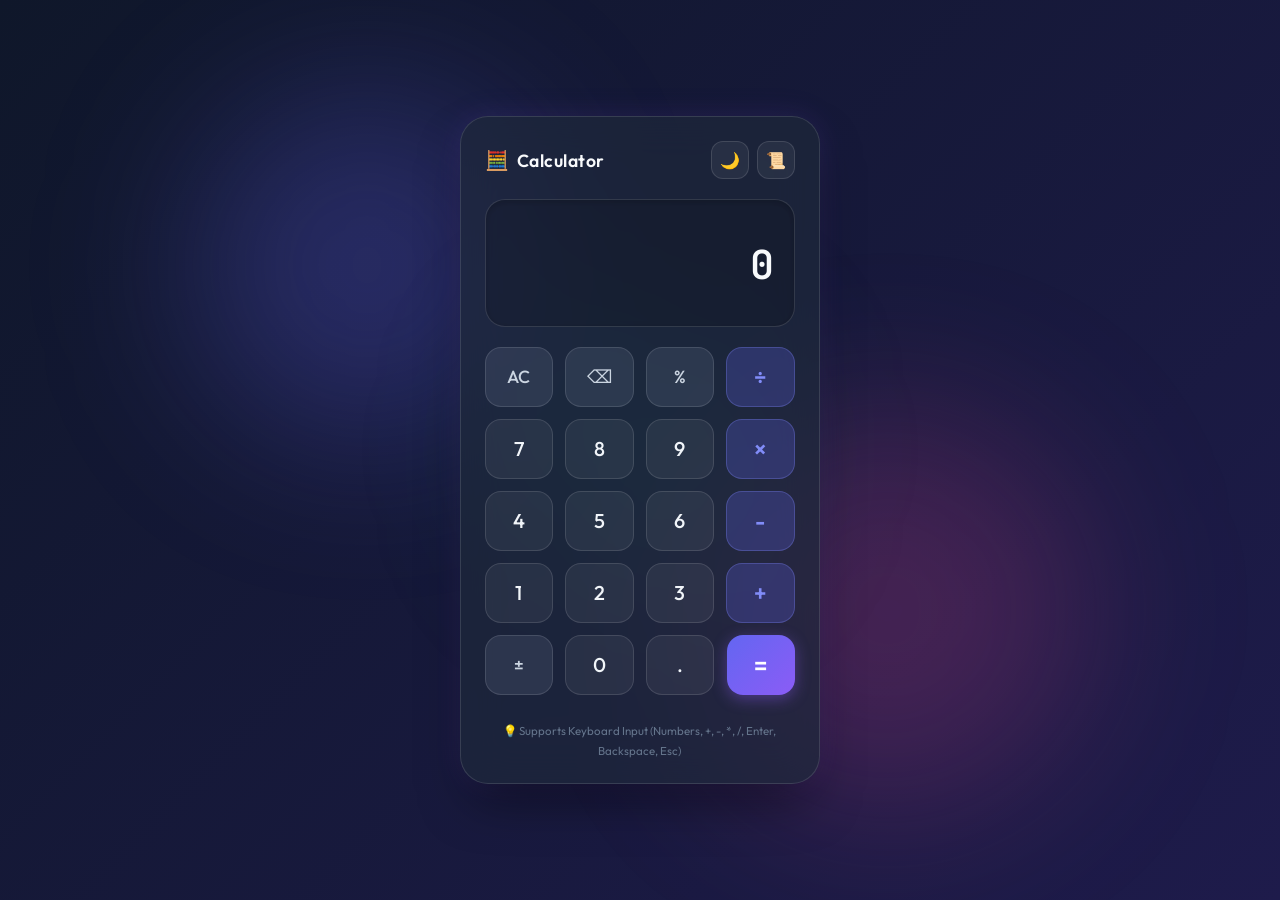
==== index.html @ c6161ef0 "Add files via upload" ====
<!DOCTYPE html>
<html lang="en">
<head>
  <meta charset="UTF-8">
  <meta name="viewport" content="width=device-width, initial-scale=1.0">
  <title>Smart Glassmorphic Calculator</title>
  <meta name="description" content="A modern, aesthetic, real-time basic calculator built with HTML, CSS, and JavaScript featuring keyboard support, expression history, and sleek glassmorphic UI.">
  <link rel="preconnect" href="https://fonts.googleapis.com">
  <link rel="preconnect" href="https://fonts.gstatic.com" crossorigin>
  <link href="https://fonts.googleapis.com/css2?family=Outfit:wght@300;400;500;600;700&family=JetBrains+Mono:wght@400;500;600&display=swap" rel="stylesheet">
  <link rel="stylesheet" href="style.css">
</head>
<body>
  <div class="background-globes">
    <div class="globe globe-1"></div>
    <div class="globe globe-2"></div>
    <div class="globe globe-3"></div>
  </div>

  <main class="app-container">
    <!-- Calculator Card -->
    <div class="calculator-card">
      <!-- Header / Control bar -->
      <header class="calculator-header">
        <div class="app-title">
          <span class="logo-icon">🧮</span>
          <h1>Calculator</h1>
        </div>
        <div class="header-actions">
          <button id="themeToggle" class="icon-btn" title="Toggle Theme" aria-label="Toggle Theme">
            <span class="theme-icon">🌙</span>
          </button>
          <button id="historyToggle" class="icon-btn" title="Toggle History" aria-label="Toggle History">
            <span class="history-icon">📜</span>
          </button>
        </div>
      </header>

      <!-- Display Screen -->
      <section class="display-container" aria-label="Calculator Display">
        <div class="expression-line" id="expressionDisplay" aria-live="polite"></div>
        <div class="main-display" id="mainDisplay" aria-live="polite">0</div>
        <div class="preview-line" id="previewDisplay"></div>
      </section>

      <!-- Keypad -->
      <section class="keypad" aria-label="Calculator Keypad">
        <!-- Row 1 -->
        <button class="btn btn-function" data-action="clear-all" id="btn-AC" title="All Clear (Esc)">AC</button>
        <button class="btn btn-function" data-action="backspace" id="btn-backspace" title="Backspace (Backspace)">⌫</button>
        <button class="btn btn-function" data-action="percent" id="btn-percent" title="Percentage (%)">%</button>
        <button class="btn btn-operator" data-action="operator" data-value="÷" id="btn-divide" title="Divide (/)">÷</button>

        <!-- Row 2 -->
        <button class="btn btn-number" data-value="7" id="btn-7">7</button>
        <button class="btn btn-number" data-value="8" id="btn-8">8</button>
        <button class="btn btn-number" data-value="9" id="btn-9">9</button>
        <button class="btn btn-operator" data-action="operator" data-value="×" id="btn-multiply" title="Multiply (*)">×</button>

        <!-- Row 3 -->
        <button class="btn btn-number" data-value="4" id="btn-4">4</button>
        <button class="btn btn-number" data-value="5" id="btn-5">5</button>
        <button class="btn btn-number" data-value="6" id="btn-6">6</button>
        <button class="btn btn-operator" data-action="operator" data-value="-" id="btn-subtract" title="Subtract (-)">-</button>

        <!-- Row 4 -->
        <button class="btn btn-number" data-value="1" id="btn-1">1</button>
        <button class="btn btn-number" data-value="2" id="btn-2">2</button>
        <button class="btn btn-number" data-value="3" id="btn-3">3</button>
        <button class="btn btn-operator" data-action="operator" data-value="+" id="btn-add" title="Add (+)">+</button>

        <!-- Row 5 -->
        <button class="btn btn-function" data-action="toggle-sign" id="btn-negate" title="Toggle Positive/Negative (±)">±</button>
        <button class="btn btn-number" data-value="0" id="btn-0">0</button>
        <button class="btn btn-number" data-value="." id="btn-decimal">.</button>
        <button class="btn btn-equals" data-action="calculate" id="btn-equals" title="Calculate (= / Enter)">=</button>
      </section>
      
      <!-- Footer Info -->
      <footer class="calculator-footer">
        <span class="kbd-hint">💡 Supports Keyboard Input (Numbers, +, -, *, /, Enter, Backspace, Esc)</span>
      </footer>
    </div>

    <!-- History Panel Side Drawer -->
    <aside class="history-panel" id="historyPanel" aria-label="Calculation History">
      <div class="history-header">
        <h2>Calculation History</h2>
        <button id="closeHistory" class="close-btn" title="Close Panel">&times;</button>
      </div>
      <div class="history-list" id="historyList">
        <p class="no-history">No calculations yet</p>
      </div>
      <div class="history-footer">
        <button id="clearHistoryBtn" class="clear-history-btn">Clear History</button>
      </div>
    </aside>
  </main>

  <script src="script.js"></script>
</body>
</html>
---- style.css ----
:root {
  /* Dark Mode Default Palette */
  --bg-gradient-start: #0f172a;
  --bg-gradient-end: #1e1b4b;
  --card-bg: rgba(30, 41, 59, 0.7);
  --card-border: rgba(255, 255, 255, 0.12);
  --card-shadow: 0 25px 50px -12px rgba(0, 0, 0, 0.5), 0 0 30px rgba(139, 92, 246, 0.15);
  
  --text-primary: #f8fafc;
  --text-secondary: #94a3b8;
  --text-muted: #64748b;
  
  --btn-num-bg: rgba(255, 255, 255, 0.06);
  --btn-num-hover: rgba(255, 255, 255, 0.12);
  --btn-num-active: rgba(255, 255, 255, 0.18);
  --btn-num-text: #f1f5f9;
  
  --btn-func-bg: rgba(148, 163, 184, 0.15);
  --btn-func-hover: rgba(148, 163, 184, 0.25);
  --btn-func-text: #cbd5e1;
  
  --btn-op-bg: rgba(99, 102, 241, 0.25);
  --btn-op-hover: rgba(99, 102, 241, 0.4);
  --btn-op-active: rgba(99, 102, 241, 0.55);
  --btn-op-text: #818cf8;
  --btn-op-border: rgba(129, 140, 248, 0.3);
  
  --btn-eq-bg: linear-gradient(135deg, #6366f1 0%, #8b5cf6 100%);
  --btn-eq-hover: linear-gradient(135deg, #4f46e5 0%, #7c3aed 100%);
  --btn-eq-shadow: 0 4px 15px rgba(139, 92, 246, 0.4);
  --btn-eq-text: #ffffff;
  
  --globe-1: rgba(99, 102, 241, 0.25);
  --globe-2: rgba(236, 72, 153, 0.2);
  --globe-3: rgba(16, 185, 129, 0.18);

  --font-main: 'Outfit', -apple-system, BlinkMacSystemFont, sans-serif;
  --font-mono: 'JetBrains Mono', monospace;
}

[data-theme="light"] {
  --bg-gradient-start: #e2e8f0;
  --bg-gradient-end: #cbd5e1;
  --card-bg: rgba(255, 255, 255, 0.75);
  --card-border: rgba(255, 255, 255, 0.6);
  --card-shadow: 0 20px 40px -15px rgba(0, 0, 0, 0.1), 0 0 20px rgba(99, 102, 241, 0.1);
  
  --text-primary: #0f172a;
  --text-secondary: #475569;
  --text-muted: #94a3b8;
  
  --btn-num-bg: rgba(255, 255, 255, 0.7);
  --btn-num-hover: rgba(255, 255, 255, 0.95);
  --btn-num-active: #ffffff;
  --btn-num-text: #1e293b;
  
  --btn-func-bg: rgba(203, 213, 225, 0.5);
  --btn-func-hover: rgba(203, 213, 225, 0.8);
  --btn-func-text: #334155;
  
  --btn-op-bg: rgba(99, 102, 241, 0.15);
  --btn-op-hover: rgba(99, 102, 241, 0.25);
  --btn-op-active: rgba(99, 102, 241, 0.35);
  --btn-op-text: #4f46e5;
  --btn-op-border: rgba(99, 102, 241, 0.2);
  
  --globe-1: rgba(99, 102, 241, 0.15);
  --globe-2: rgba(236, 72, 153, 0.12);
  --globe-3: rgba(16, 185, 129, 0.1);
}

* {
  margin: 0;
  padding: 0;
  box-sizing: border-box;
}

body {
  font-family: var(--font-main);
  background: linear-gradient(135deg, var(--bg-gradient-start), var(--bg-gradient-end));
  min-height: 100vh;
  display: flex;
  justify-content: center;
  align-items: center;
  color: var(--text-primary);
  overflow-x: hidden;
  position: relative;
  transition: background 0.4s ease, color 0.4s ease;
}

/* Background animated globes */
.background-globes {
  position: absolute;
  width: 100vw;
  height: 100vh;
  top: 0;
  left: 0;
  overflow: hidden;
  z-index: 0;
  pointer-events: none;
}

.globe {
  position: absolute;
  border-radius: 50%;
  filter: blur(80px);
  animation: float 18s ease-in-out infinite alternate;
}

.globe-1 {
  width: 350px;
  height: 350px;
  background: var(--globe-1);
  top: 10%;
  left: 15%;
}

.globe-2 {
  width: 400px;
  height: 400px;
  background: var(--globe-2);
  bottom: 10%;
  right: 15%;
  animation-delay: -6s;
}

.globe-3 {
  width: 250px;
  height: 250px;
  background: var(--globe-3);
  top: 50%;
  left: 50%;
  transform: translate(-50%, -50%);
  animation-delay: -12s;
}

@keyframes float {
  0% { transform: translate(0, 0) scale(1); }
  50% { transform: translate(30px, -40px) scale(1.1); }
  100% { transform: translate(-20px, 30px) scale(0.95); }
}

/* App Container */
.app-container {
  position: relative;
  z-index: 1;
  display: flex;
  gap: 20px;
  padding: 20px;
  max-width: 900px;
  width: 100%;
  justify-content: center;
}

/* Main Calculator Card */
.calculator-card {
  background: var(--card-bg);
  backdrop-filter: blur(20px);
  -webkit-backdrop-filter: blur(20px);
  border: 1px solid var(--card-border);
  border-radius: 28px;
  padding: 24px;
  width: 360px;
  box-shadow: var(--card-shadow);
  display: flex;
  flex-direction: column;
  gap: 20px;
  transition: all 0.3s ease;
}

/* Header */
.calculator-header {
  display: flex;
  justify-content: space-between;
  align-items: center;
}

.app-title {
  display: flex;
  align-items: center;
  gap: 8px;
}

.logo-icon {
  font-size: 1.2rem;
}

.app-title h1 {
  font-size: 1.1rem;
  font-weight: 600;
  letter-spacing: 0.5px;
  color: var(--text-primary);
}

.header-actions {
  display: flex;
  gap: 8px;
}

.icon-btn {
  background: var(--btn-num-bg);
  border: 1px solid var(--card-border);
  border-radius: 12px;
  width: 38px;
  height: 38px;
  display: flex;
  align-items: center;
  justify-content: center;
  cursor: pointer;
  font-size: 1rem;
  color: var(--text-primary);
  transition: all 0.2s ease;
}

.icon-btn:hover {
  background: var(--btn-num-hover);
  transform: translateY(-2px);
}

.icon-btn:active {
  transform: scale(0.95);
}

/* Display Screen */
.display-container {
  background: rgba(0, 0, 0, 0.15);
  border: 1px solid var(--card-border);
  border-radius: 20px;
  padding: 16px 20px;
  display: flex;
  flex-direction: column;
  justify-content: flex-end;
  align-items: flex-end;
  min-height: 120px;
  word-break: break-all;
  overflow: hidden;
  box-shadow: inset 0 2px 8px rgba(0, 0, 0, 0.2);
}

.expression-line {
  font-family: var(--font-mono);
  font-size: 0.95rem;
  color: var(--text-secondary);
  min-height: 1.3rem;
  text-align: right;
  opacity: 0.85;
  white-space: nowrap;
  overflow-x: auto;
  width: 100%;
  scrollbar-width: none;
}

.expression-line::-webkit-scrollbar {
  display: none;
}

.main-display {
  font-family: var(--font-mono);
  font-size: 2.5rem;
  font-weight: 600;
  color: var(--text-primary);
  line-height: 1.2;
  margin-top: 4px;
  transition: font-size 0.15s ease;
  white-space: nowrap;
  overflow-x: auto;
  width: 100%;
  text-align: right;
  scrollbar-width: none;
}

.main-display::-webkit-scrollbar {
  display: none;
}

.preview-line {
  font-family: var(--font-mono);
  font-size: 0.9rem;
  color: var(--btn-op-text);
  min-height: 1.2rem;
  opacity: 0.8;
  margin-top: 2px;
}

/* Keypad Grid */
.keypad {
  display: grid;
  grid-template-columns: repeat(4, 1fr);
  gap: 12px;
}

.btn {
  font-family: var(--font-main);
  font-size: 1.25rem;
  font-weight: 500;
  height: 60px;
  border-radius: 16px;
  border: 1px solid var(--card-border);
  cursor: pointer;
  user-select: none;
  display: flex;
  align-items: center;
  justify-content: center;
  transition: all 0.15s cubic-bezier(0.4, 0, 0.2, 1);
  outline: none;
}

.btn:active, .btn.pressed {
  transform: scale(0.92);
}

.btn-number {
  background: var(--btn-num-bg);
  color: var(--btn-num-text);
}

.btn-number:hover {
  background: var(--btn-num-hover);
  box-shadow: 0 4px 12px rgba(0, 0, 0, 0.1);
}

.btn-function {
  background: var(--btn-func-bg);
  color: var(--btn-func-text);
  font-size: 1.1rem;
}

.btn-function:hover {
  background: var(--btn-func-hover);
}

.btn-operator {
  background: var(--btn-op-bg);
  color: var(--btn-op-text);
  border-color: var(--btn-op-border);
  font-size: 1.4rem;
  font-weight: 600;
}

.btn-operator:hover {
  background: var(--btn-op-hover);
}

.btn-operator.active-op {
  background: var(--btn-op-text);
  color: #ffffff;
  box-shadow: 0 0 15px rgba(129, 140, 248, 0.6);
}

.btn-equals {
  background: var(--btn-eq-bg);
  color: var(--btn-eq-text);
  font-size: 1.5rem;
  font-weight: 600;
  box-shadow: var(--btn-eq-shadow);
  border: none;
}

.btn-equals:hover {
  background: var(--btn-eq-hover);
  transform: translateY(-1px);
  box-shadow: 0 6px 20px rgba(139, 92, 246, 0.6);
}

/* Footer */
.calculator-footer {
  text-align: center;
  padding-top: 4px;
}

.kbd-hint {
  font-size: 0.72rem;
  color: var(--text-muted);
  line-height: 1.4;
}

/* History Side Panel */
.history-panel {
  background: var(--card-bg);
  backdrop-filter: blur(20px);
  -webkit-backdrop-filter: blur(20px);
  border: 1px solid var(--card-border);
  border-radius: 28px;
  padding: 24px;
  width: 320px;
  box-shadow: var(--card-shadow);
  display: flex;
  flex-direction: column;
  gap: 16px;
  transition: all 0.3s cubic-bezier(0.4, 0, 0.2, 1);

  /* Collapsed by default on small screens or toggleable */
  opacity: 0;
  visibility: hidden;
  transform: translateX(20px);
  pointer-events: none;
  position: absolute;
  right: -340px;
}

.history-panel.open {
  opacity: 1;
  visibility: visible;
  transform: translateX(0);
  pointer-events: all;
  position: relative;
  right: 0;
}

.history-header {
  display: flex;
  justify-content: space-between;
  align-items: center;
  padding-bottom: 12px;
  border-bottom: 1px solid var(--card-border);
}

.history-header h2 {
  font-size: 1.05rem;
  font-weight: 600;
}

.close-btn {
  background: transparent;
  border: none;
  font-size: 1.5rem;
  color: var(--text-secondary);
  cursor: pointer;
  line-height: 1;
}

.close-btn:hover {
  color: var(--text-primary);
}

.history-list {
  flex: 1;
  overflow-y: auto;
  max-height: 350px;
  display: flex;
  flex-direction: column;
  gap: 10px;
  padding-right: 4px;
}

.history-list::-webkit-scrollbar {
  width: 4px;
}

.history-list::-webkit-scrollbar-thumb {
  background: rgba(255, 255, 255, 0.2);
  border-radius: 4px;
}

.no-history {
  color: var(--text-muted);
  font-size: 0.85rem;
  text-align: center;
  margin-top: 40px;
}

.history-item {
  background: rgba(0, 0, 0, 0.1);
  border: 1px solid var(--card-border);
  border-radius: 12px;
  padding: 10px 14px;
  text-align: right;
  cursor: pointer;
  transition: background 0.2s ease;
}

.history-item:hover {
  background: rgba(255, 255, 255, 0.08);
}

.history-expr {
  font-family: var(--font-mono);
  font-size: 0.8rem;
  color: var(--text-secondary);
}

.history-res {
  font-family: var(--font-mono);
  font-size: 1.1rem;
  font-weight: 600;
  color: var(--btn-op-text);
  margin-top: 2px;
}

.clear-history-btn {
  width: 100%;
  padding: 10px;
  background: rgba(239, 68, 68, 0.15);
  border: 1px solid rgba(239, 68, 68, 0.3);
  color: #ef4444;
  border-radius: 12px;
  font-family: var(--font-main);
  font-weight: 500;
  cursor: pointer;
  transition: all 0.2s ease;
}

.clear-history-btn:hover {
  background: rgba(239, 68, 68, 0.25);
}

/* Responsive adjustments */
@media (max-width: 720px) {
  .app-container {
    flex-direction: column;
    align-items: center;
  }

  .history-panel {
    width: 360px;
    position: relative;
    right: 0;
    transform: translateY(20px);
  }

  .history-panel.open {
    transform: translateY(0);
  }
}
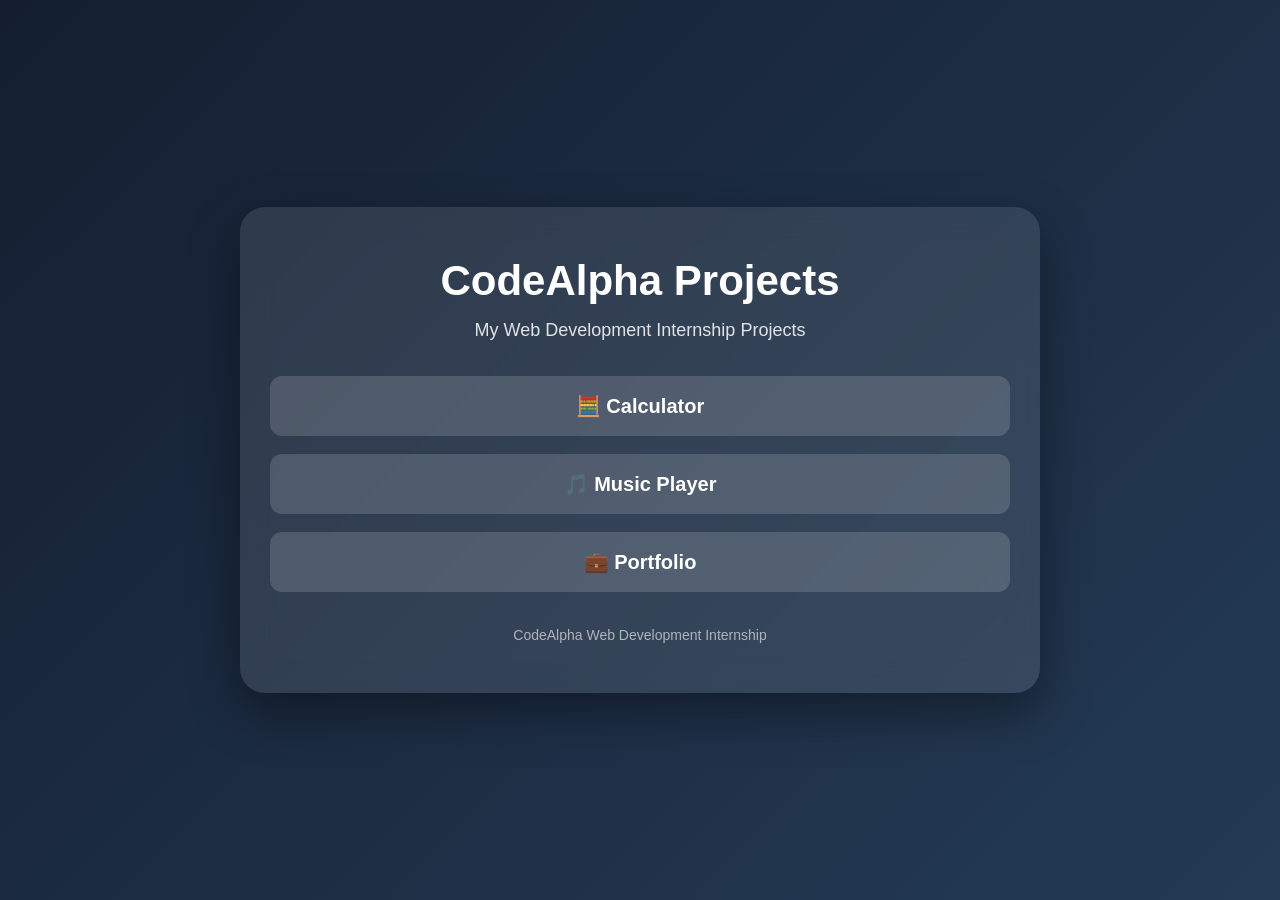
==== commit 8ada5c82: "Create index.html" ====
--- a/index.html
+++ b/index.html
@@ -1,102 +1,110 @@
 <!DOCTYPE html>
 <html lang="en">
 <head>
-  <meta charset="UTF-8">
-  <meta name="viewport" content="width=device-width, initial-scale=1.0">
-  <title>Smart Glassmorphic Calculator</title>
-  <meta name="description" content="A modern, aesthetic, real-time basic calculator built with HTML, CSS, and JavaScript featuring keyboard support, expression history, and sleek glassmorphic UI.">
-  <link rel="preconnect" href="https://fonts.googleapis.com">
-  <link rel="preconnect" href="https://fonts.gstatic.com" crossorigin>
-  <link href="https://fonts.googleapis.com/css2?family=Outfit:wght@300;400;500;600;700&family=JetBrains+Mono:wght@400;500;600&display=swap" rel="stylesheet">
-  <link rel="stylesheet" href="style.css">
+    <meta charset="UTF-8">
+    <meta name="viewport" content="width=device-width, initial-scale=1.0">
+
+    <title>CodeAlpha Projects</title>
+
+    <style>
+        * {
+            margin: 0;
+            padding: 0;
+            box-sizing: border-box;
+        }
+
+        body {
+            min-height: 100vh;
+            display: flex;
+            justify-content: center;
+            align-items: center;
+            font-family: Arial, sans-serif;
+            background: linear-gradient(135deg, #141e30, #243b55);
+            color: white;
+        }
+
+        .container {
+            width: 90%;
+            max-width: 800px;
+            text-align: center;
+            padding: 50px 30px;
+            border-radius: 25px;
+            background: rgba(255, 255, 255, 0.1);
+            backdrop-filter: blur(15px);
+            box-shadow: 0 20px 50px rgba(0, 0, 0, 0.4);
+        }
+
+        h1 {
+            font-size: 42px;
+            margin-bottom: 15px;
+        }
+
+        p {
+            font-size: 18px;
+            margin-bottom: 35px;
+            opacity: 0.85;
+        }
+
+        .projects {
+            display: flex;
+            flex-direction: column;
+            gap: 18px;
+        }
+
+        a {
+            display: block;
+            padding: 18px;
+            border-radius: 12px;
+            background: rgba(255, 255, 255, 0.15);
+            color: white;
+            text-decoration: none;
+            font-size: 20px;
+            font-weight: bold;
+            transition: 0.3s;
+        }
+
+        a:hover {
+            transform: translateY(-3px);
+            background: rgba(255, 255, 255, 0.25);
+        }
+
+        .footer {
+            margin-top: 35px;
+            font-size: 14px;
+            opacity: 0.6;
+        }
+    </style>
 </head>
+
 <body>
-  <div class="background-globes">
-    <div class="globe globe-1"></div>
-    <div class="globe globe-2"></div>
-    <div class="globe globe-3"></div>
-  </div>
 
-  <main class="app-container">
-    <!-- Calculator Card -->
-    <div class="calculator-card">
-      <!-- Header / Control bar -->
-      <header class="calculator-header">
-        <div class="app-title">
-          <span class="logo-icon">🧮</span>
-          <h1>Calculator</h1>
+    <div class="container">
+
+        <h1>CodeAlpha Projects</h1>
+
+        <p>My Web Development Internship Projects</p>
+
+        <div class="projects">
+
+            <a href="./Calculator/">
+                🧮 Calculator
+            </a>
+
+            <a href="./Music%20Player/">
+                🎵 Music Player
+            </a>
+
+            <a href="./Portfolio/">
+                💼 Portfolio
+            </a>
+
         </div>
-        <div class="header-actions">
-          <button id="themeToggle" class="icon-btn" title="Toggle Theme" aria-label="Toggle Theme">
-            <span class="theme-icon">🌙</span>
-          </button>
-          <button id="historyToggle" class="icon-btn" title="Toggle History" aria-label="Toggle History">
-            <span class="history-icon">📜</span>
-          </button>
+
+        <div class="footer">
+            CodeAlpha Web Development Internship
         </div>
-      </header>
 
-      <!-- Display Screen -->
-      <section class="display-container" aria-label="Calculator Display">
-        <div class="expression-line" id="expressionDisplay" aria-live="polite"></div>
-        <div class="main-display" id="mainDisplay" aria-live="polite">0</div>
-        <div class="preview-line" id="previewDisplay"></div>
-      </section>
-
-      <!-- Keypad -->
-      <section class="keypad" aria-label="Calculator Keypad">
-        <!-- Row 1 -->
-        <button class="btn btn-function" data-action="clear-all" id="btn-AC" title="All Clear (Esc)">AC</button>
-        <button class="btn btn-function" data-action="backspace" id="btn-backspace" title="Backspace (Backspace)">⌫</button>
-        <button class="btn btn-function" data-action="percent" id="btn-percent" title="Percentage (%)">%</button>
-        <button class="btn btn-operator" data-action="operator" data-value="÷" id="btn-divide" title="Divide (/)">÷</button>
-
-        <!-- Row 2 -->
-        <button class="btn btn-number" data-value="7" id="btn-7">7</button>
-        <button class="btn btn-number" data-value="8" id="btn-8">8</button>
-        <button class="btn btn-number" data-value="9" id="btn-9">9</button>
-        <button class="btn btn-operator" data-action="operator" data-value="×" id="btn-multiply" title="Multiply (*)">×</button>
-
-        <!-- Row 3 -->
-        <button class="btn btn-number" data-value="4" id="btn-4">4</button>
-        <button class="btn btn-number" data-value="5" id="btn-5">5</button>
-        <button class="btn btn-number" data-value="6" id="btn-6">6</button>
-        <button class="btn btn-operator" data-action="operator" data-value="-" id="btn-subtract" title="Subtract (-)">-</button>
-
-        <!-- Row 4 -->
-        <button class="btn btn-number" data-value="1" id="btn-1">1</button>
-        <button class="btn btn-number" data-value="2" id="btn-2">2</button>
-        <button class="btn btn-number" data-value="3" id="btn-3">3</button>
-        <button class="btn btn-operator" data-action="operator" data-value="+" id="btn-add" title="Add (+)">+</button>
-
-        <!-- Row 5 -->
-        <button class="btn btn-function" data-action="toggle-sign" id="btn-negate" title="Toggle Positive/Negative (±)">±</button>
-        <button class="btn btn-number" data-value="0" id="btn-0">0</button>
-        <button class="btn btn-number" data-value="." id="btn-decimal">.</button>
-        <button class="btn btn-equals" data-action="calculate" id="btn-equals" title="Calculate (= / Enter)">=</button>
-      </section>
-      
-      <!-- Footer Info -->
-      <footer class="calculator-footer">
-        <span class="kbd-hint">💡 Supports Keyboard Input (Numbers, +, -, *, /, Enter, Backspace, Esc)</span>
-      </footer>
     </div>
 
-    <!-- History Panel Side Drawer -->
-    <aside class="history-panel" id="historyPanel" aria-label="Calculation History">
-      <div class="history-header">
-        <h2>Calculation History</h2>
-        <button id="closeHistory" class="close-btn" title="Close Panel">&times;</button>
-      </div>
-      <div class="history-list" id="historyList">
-        <p class="no-history">No calculations yet</p>
-      </div>
-      <div class="history-footer">
-        <button id="clearHistoryBtn" class="clear-history-btn">Clear History</button>
-      </div>
-    </aside>
-  </main>
-
-  <script src="script.js"></script>
 </body>
 </html>
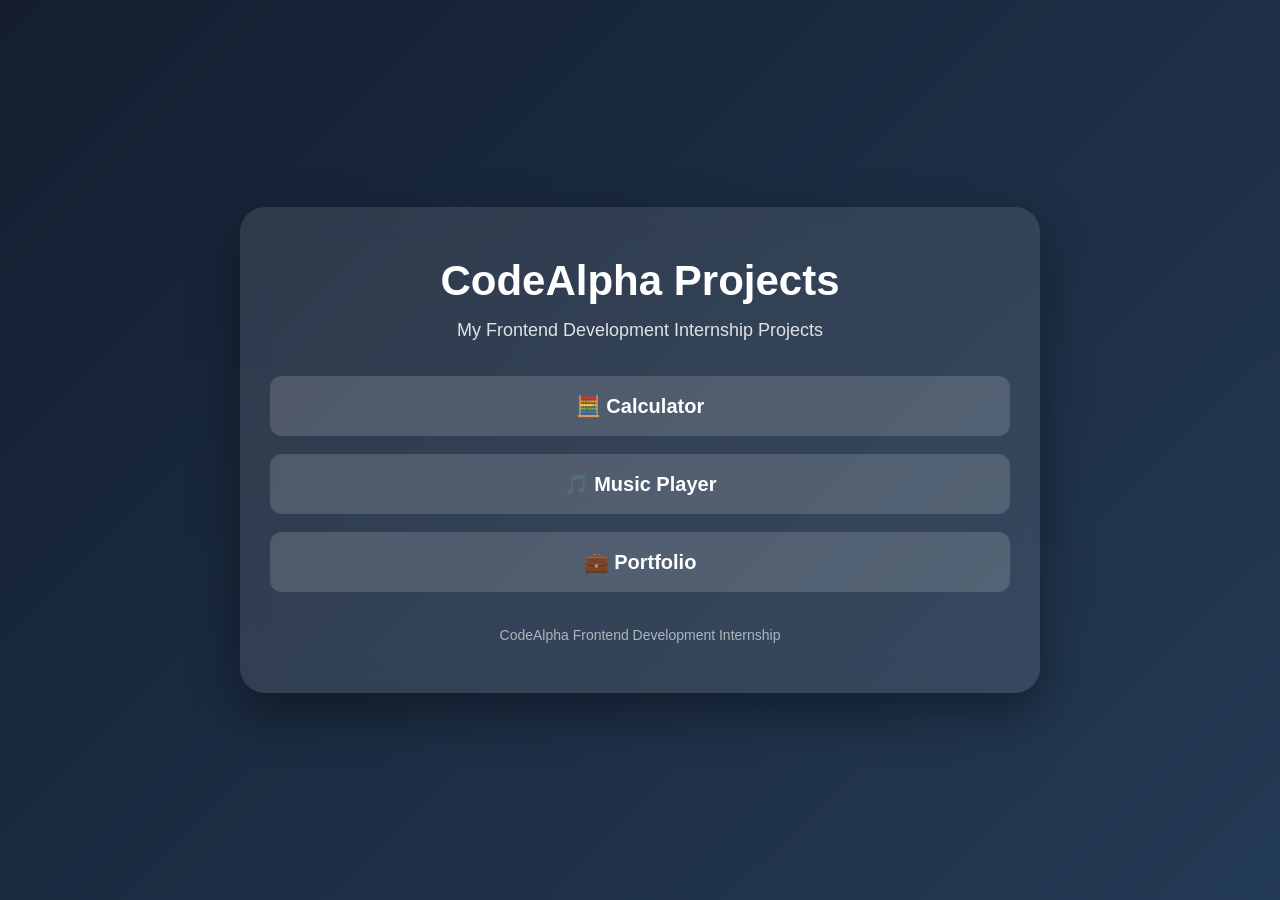
==== commit c192d89c: "Update index.html" ====
--- a/index.html
+++ b/index.html
@@ -82,7 +82,7 @@
 
         <h1>CodeAlpha Projects</h1>
 
-        <p>My Web Development Internship Projects</p>
+        <p>My Frontend Development Internship Projects</p>
 
         <div class="projects">
 
@@ -101,7 +101,7 @@
         </div>
 
         <div class="footer">
-            CodeAlpha Web Development Internship
+            CodeAlpha Frontend Development Internship
         </div>
 
     </div>
